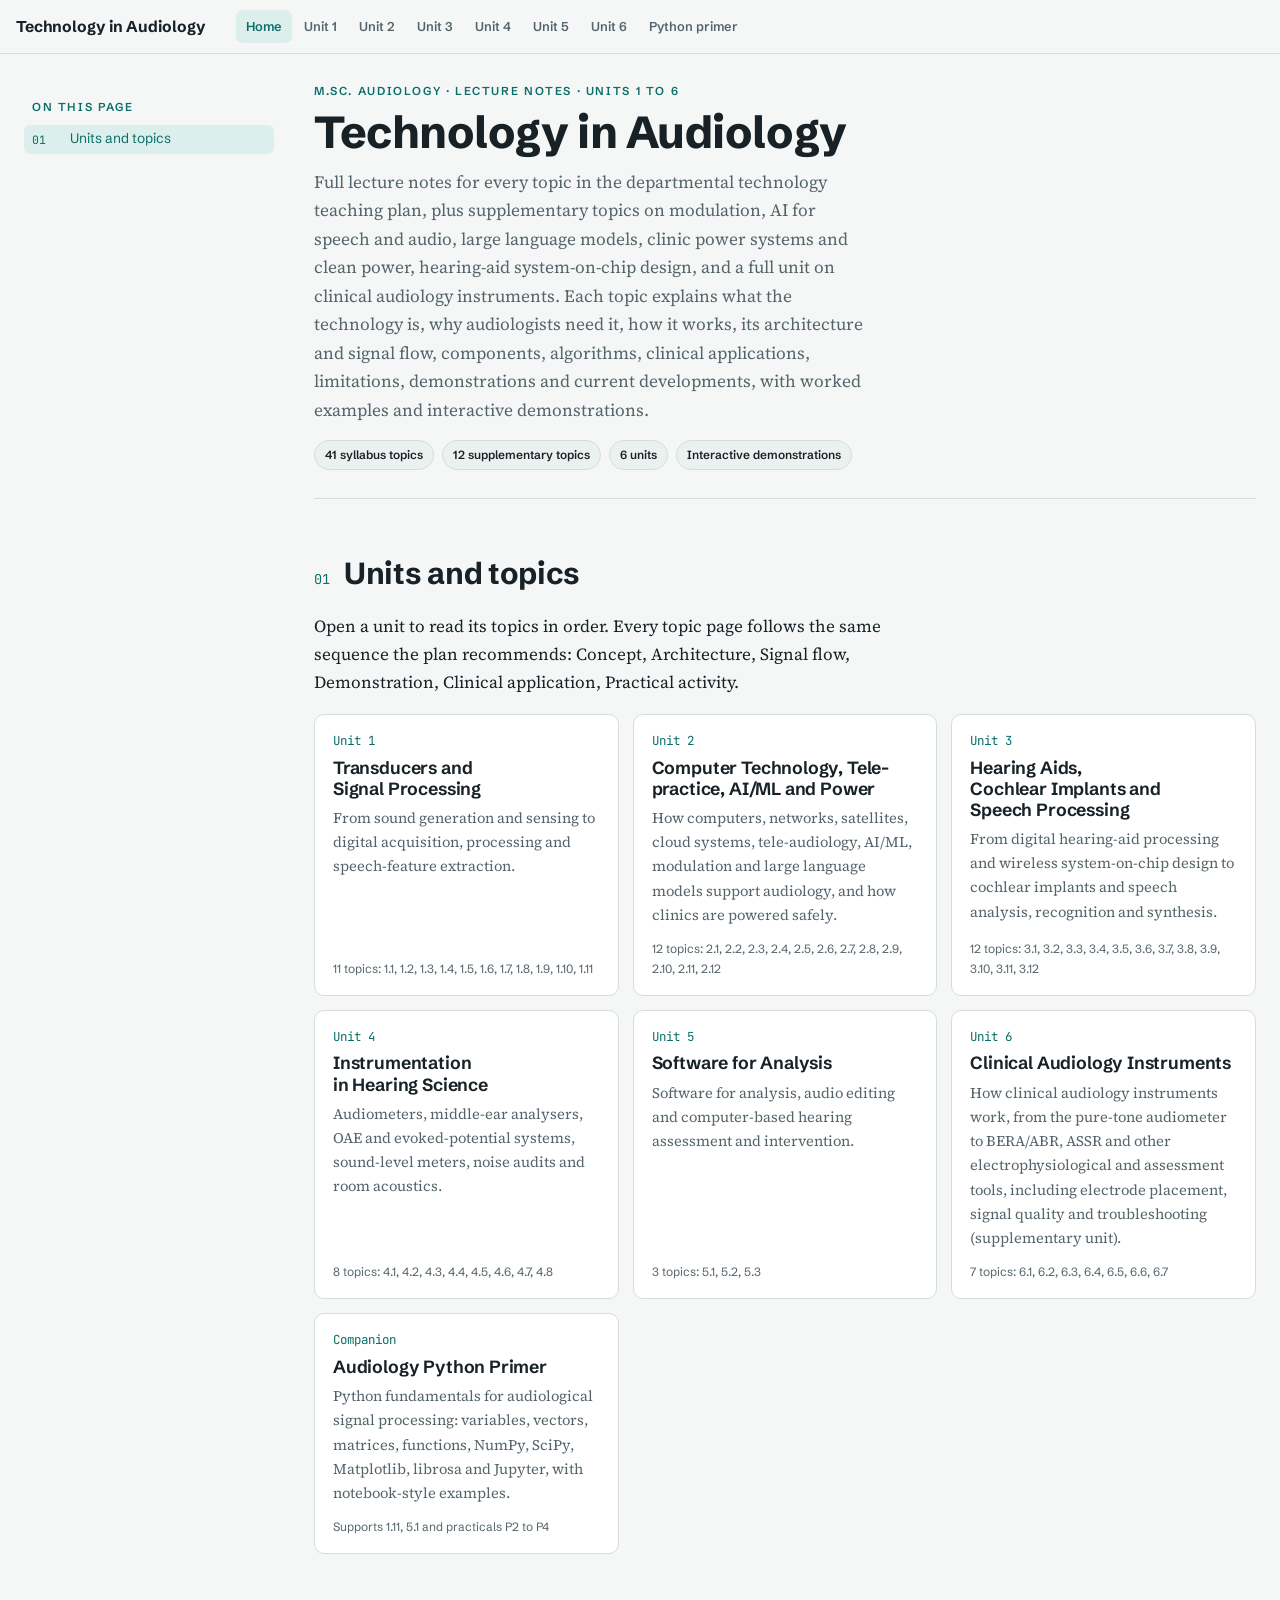
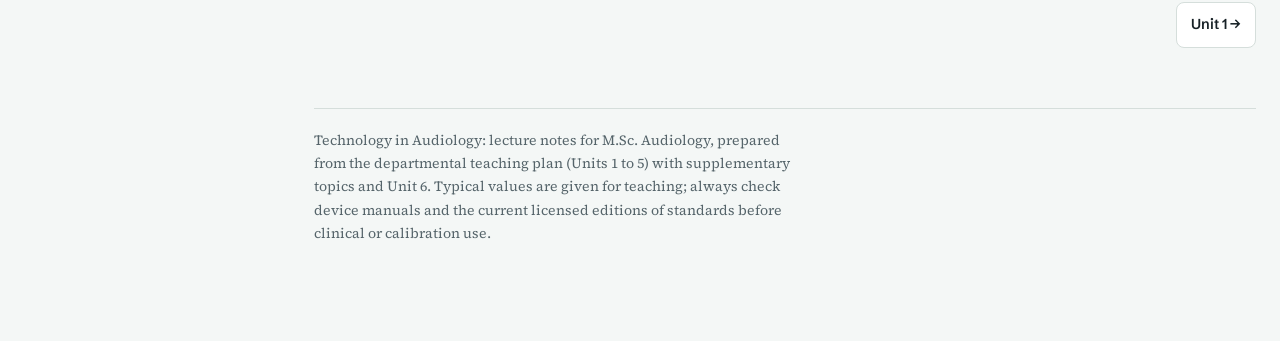
==== index.html @ c3593a7b "Add Technology in Audiology lecture notes" ====
<!doctype html>
<html lang="en">
<head>
<meta charset="utf-8">
<meta name="viewport" content="width=device-width, initial-scale=1, viewport-fit=cover">
<title>Technology in Audiology</title>
<meta name="description" content="Full lecture notes for the M.Sc. Audiology Technology in Audiology teaching plan.">
<link rel="preconnect" href="https://fonts.googleapis.com"><link rel="preconnect" href="https://fonts.gstatic.com" crossorigin>
<link rel="stylesheet" href="https://fonts.googleapis.com/css2?family=JetBrains+Mono:wght@400;600&family=Schibsted+Grotesk:wght@500;600;700;800&family=Source+Serif+4:ital,opsz,wght@0,8..60,400;0,8..60,600;1,8..60,400&display=swap">
<link rel="stylesheet" href="assets/bootstrap.min.css">
<link rel="stylesheet" href="assets/style.css">
</head>
<body>
<header class="topbar">
  <div class="inner">
    <button class="btn-ghost d-xl-none" type="button" data-bs-toggle="offcanvas" data-bs-target="#mnav" aria-controls="mnav" aria-label="Open navigation">
      <svg width="16" height="16" viewBox="0 0 16 16" aria-hidden="true"><path d="M2 4h12M2 8h12M2 12h12" stroke="currentColor" stroke-width="1.6" fill="none" stroke-linecap="round"/></svg>Menu
    </button>
    <a class="brand" href="index.html">
      <span class="t">Technology in Audiology</span>
    </a>
    <nav class="unit-nav" aria-label="Units"><a href="index.html" class="active">Home</a><a href="unit1.html">Unit 1</a><a href="unit2.html">Unit 2</a><a href="unit3.html">Unit 3</a><a href="unit4.html">Unit 4</a><a href="unit5.html">Unit 5</a><a href="unit6.html">Unit 6</a><a href="python.html">Python primer</a></nav>
    <span class="spacer"></span>
    
  </div>
</header>
<div class="offcanvas offcanvas-start" tabindex="-1" id="mnav" aria-labelledby="mnavLabel">
  <div class="offcanvas-header">
    <h5 class="offcanvas-title" id="mnavLabel" style="font-family:var(--font-display)">Technology in Audiology</h5>
    <button type="button" class="btn-close" data-bs-dismiss="offcanvas" aria-label="Close"></button>
  </div>
  <div class="offcanvas-body"><ul class="mob-units"><li><a href="index.html" class="active">Home</a></li><li><a href="unit1.html">Unit 1: Transducers and DSP</a></li><li><a href="unit2.html">Unit 2: Computers and Tele-audiology</a></li><li><a href="unit3.html">Unit 3: Hearing Aids and Implants</a></li><li><a href="unit4.html">Unit 4: Hearing Science Instruments</a></li><li><a href="unit5.html">Unit 5: Analysis Software</a></li><li><a href="unit6.html">Unit 6: Audiology Instruments</a></li><li><a href="python.html">Python primer</a></li></ul><div class="eyebrow" style="margin-bottom:6px">On this page</div><div id="mnavBody"></div></div>
</div>
<div class="shell" id="top">
  <aside class="sidenav" aria-label="On this page">
    <div class="eyebrow" style="margin:0 0 8px 8px">On this page</div>
    <ol class="toc" id="toc"></ol>
  </aside>
  <main>
<div class="unit-hero">
  <div class="eyebrow">M.Sc. Audiology · Lecture notes · Units 1 to 6</div>
  <h1>Technology in Audiology</h1>
  <p class="lede">Full lecture notes for every topic in the departmental technology teaching plan, plus supplementary topics on modulation, AI for speech and audio, large language models, clinic power systems and clean power, hearing-aid system-on-chip design, and a full unit on clinical audiology instruments. Each topic explains what the technology is, why audiologists need it, how it works, its architecture and signal flow, components, algorithms, clinical applications, limitations, demonstrations and current developments, with worked examples and interactive demonstrations.</p>
  <div class="meta">
    <span class="chip">41 syllabus topics</span>
    <span class="chip">12 supplementary topics</span>
    <span class="chip">6 units</span>
    <span class="chip">Interactive demonstrations</span>
  </div>
</div>

<section class="mod" id="units" data-short="Units and topics">
  <div class="mod-head"><span class="mod-num">01</span><h2>Units and topics</h2></div>
  <p>Open a unit to read its topics in order. Every topic page follows the same sequence the plan recommends: Concept, Architecture, Signal flow, Demonstration, Clinical application, Practical activity.</p>
  <div class="hub-grid" id="hubGrid"><a class="hub-card" href="unit1.html"><span class="u">Unit 1</span><h3>Transducers and Signal Processing</h3><p>From sound generation and sensing to digital acquisition, processing and speech-feature extraction.</p><span class="n">11 topics: 1.1, 1.2, 1.3, 1.4, 1.5, 1.6, 1.7, 1.8, 1.9, 1.10, 1.11</span></a><a class="hub-card" href="unit2.html"><span class="u">Unit 2</span><h3>Computer Technology, Tele-practice, AI/ML and Power</h3><p>How computers, networks, satellites, cloud systems, tele-audiology, AI/ML, modulation and large language models support audiology, and how clinics are powered safely.</p><span class="n">12 topics: 2.1, 2.2, 2.3, 2.4, 2.5, 2.6, 2.7, 2.8, 2.9, 2.10, 2.11, 2.12</span></a><a class="hub-card" href="unit3.html"><span class="u">Unit 3</span><h3>Hearing Aids, Cochlear Implants and Speech Processing</h3><p>From digital hearing-aid processing and wireless system-on-chip design to cochlear implants and speech analysis, recognition and synthesis.</p><span class="n">12 topics: 3.1, 3.2, 3.3, 3.4, 3.5, 3.6, 3.7, 3.8, 3.9, 3.10, 3.11, 3.12</span></a><a class="hub-card" href="unit4.html"><span class="u">Unit 4</span><h3>Instrumentation in Hearing Science</h3><p>Audiometers, middle-ear analysers, OAE and evoked-potential systems, sound-level meters, noise audits and room acoustics.</p><span class="n">8 topics: 4.1, 4.2, 4.3, 4.4, 4.5, 4.6, 4.7, 4.8</span></a><a class="hub-card" href="unit5.html"><span class="u">Unit 5</span><h3>Software for Analysis</h3><p>Software for analysis, audio editing and computer-based hearing assessment and intervention.</p><span class="n">3 topics: 5.1, 5.2, 5.3</span></a><a class="hub-card" href="unit6.html"><span class="u">Unit 6</span><h3>Clinical Audiology Instruments</h3><p>How clinical audiology instruments work, from the pure-tone audiometer to BERA/ABR, ASSR and other electrophysiological and assessment tools, including electrode placement, signal quality and troubleshooting (supplementary unit).</p><span class="n">7 topics: 6.1, 6.2, 6.3, 6.4, 6.5, 6.6, 6.7</span></a><a class="hub-card" href="python.html"><span class="u">Companion</span><h3>Audiology Python Primer</h3><p>Python fundamentals for audiological signal processing: variables, vectors, matrices, functions, NumPy, SciPy, Matplotlib, librosa and Jupyter, with notebook-style examples.</p><span class="n">Supports 1.11, 5.1 and practicals P2 to P4</span></a></div>
</section>

<div class="pager"><span></span><a href="unit1.html">Unit 1 &rarr;</a></div>
    <footer>
      <p>Technology in Audiology: lecture notes for M.Sc. Audiology, prepared from the departmental teaching plan (Units 1 to 5) with supplementary topics and Unit 6. Typical values are given for teaching; always check device manuals and the current licensed editions of standards before clinical or calibration use.</p>
    </footer>
  </main>
</div>
<script src="assets/bootstrap.bundle.min.js"></script>
<script src="assets/site.js"></script>
</body>
</html>
---- assets/style.css ----
:root{
  color-scheme:light;
  --bg:#F4F7F6; --surface:#FFFFFF; --surface-2:#EBF1EF; --ink:#172126; --muted:#55646A; --rule:#D5DEDB;
  --accent:#0B6E69; --accent-ink:#FFFFFF; --accent-soft:#DDEFEC; --right:#C0392B; --left:#2B5CAB; --warn:#A8610C;
  --code-bg:#F0F4F3; --code-ink:#1B2A2F; --tok-kw:#8A3B9E; --tok-str:#2D7A3A; --tok-num:#B5541C; --tok-com:#7A8A8F; --tok-fn:#1F5FA8; --tok-bi:#0B6E69;
  --plot-grid:#E1E8E6; --plot-axis:#8A9A9F;
  --font-display:"Schibsted Grotesk","Helvetica Neue",Arial,sans-serif;
  --font-body:"Source Serif 4",Georgia,"Times New Roman",serif;
  --font-mono:"JetBrains Mono",ui-monospace,SFMono-Regular,Menlo,Consolas,monospace;
}

html{scroll-behavior:smooth;scroll-padding-top:72px}
@media (prefers-reduced-motion: reduce){html{scroll-behavior:auto}*{transition:none!important;animation:none!important}}
body{background:var(--bg);color:var(--ink);font-family:var(--font-body);font-size:17px;line-height:1.65;
  --bs-body-bg:var(--bg);--bs-body-color:var(--ink);--bs-border-color:var(--rule);--bs-emphasis-color:var(--ink);--bs-secondary-color:var(--muted);--bs-link-color-rgb:11,110,105}
a{color:var(--accent);text-underline-offset:3px}
a:hover{color:var(--ink)}
h1,h2,h3,h4,.display{font-family:var(--font-display);color:var(--ink);text-wrap:balance;letter-spacing:-.01em}
h2{font-size:1.9rem;font-weight:700;margin:0 0 .4rem}
h3{font-size:1.2rem;font-weight:650;margin:2rem 0 .6rem}
h4{font-size:1rem;font-weight:650;margin:1.2rem 0 .4rem}
p,li{max-width:68ch}
code{font-family:var(--font-mono);font-size:.86em;color:var(--code-ink);background:var(--code-bg);padding:.1em .35em;border-radius:4px}
:focus-visible{outline:2px solid var(--accent);outline-offset:2px}
.eyebrow{font-family:var(--font-display);font-size:.72rem;letter-spacing:.14em;text-transform:uppercase;color:var(--accent);font-weight:600}
.muted{color:var(--muted)}

/* top bar */
.topbar{position:sticky;top:env(safe-area-inset-top,0px);z-index:1030;background:color-mix(in srgb,var(--bg) 88%,transparent);backdrop-filter:blur(8px);border-bottom:1px solid var(--rule)}
.topbar .inner{display:flex;align-items:center;gap:12px;padding:10px 16px;max-width:1360px;margin:0 auto}
.brand{font-family:var(--font-display);font-weight:700;font-size:.98rem;color:var(--ink);text-decoration:none;display:flex;align-items:center;gap:10px;min-width:0}
.brand span.t{white-space:nowrap;overflow:hidden;text-overflow:ellipsis}
.brand .mark{width:28px;height:28px;flex:none}
.topbar .spacer{flex:1}
.btn-ghost{font-family:var(--font-display);font-size:.8rem;font-weight:600;border:1px solid var(--rule);background:var(--surface);color:var(--ink);border-radius:6px;padding:6px 10px;display:inline-flex;align-items:center;gap:6px;white-space:nowrap}
.btn-ghost:hover{border-color:var(--accent);color:var(--accent)}
.btn-ghost[aria-pressed="true"]{background:var(--accent);color:var(--accent-ink);border-color:var(--accent)}
.btn-accent{font-family:var(--font-display);font-size:.8rem;font-weight:600;border:1px solid var(--accent);background:var(--accent);color:var(--accent-ink);border-radius:6px;padding:6px 12px}
.btn-accent:hover{filter:brightness(1.08)}

/* layout */
.shell{max-width:1360px;margin:0 auto;padding-inline:16px;display:grid;grid-template-columns:1fr;gap:40px}
@media (min-width:992px){.shell{grid-template-columns:250px minmax(0,1fr);padding-inline:24px}}
.sidenav{display:none}
@media (min-width:992px){.sidenav{display:block;position:sticky;top:calc(env(safe-area-inset-top,0px) + 70px);align-self:start;max-height:calc(100vh - 90px);overflow:auto;padding-block:28px}}
.toc{list-style:none;padding:0;margin:0;counter-reset:m;font-family:var(--font-display);font-size:.86rem}
.toc li{max-width:none}
.toc .grp{font-size:.68rem;letter-spacing:.14em;text-transform:uppercase;color:var(--muted);margin:18px 0 6px;font-weight:600}
.toc a{display:grid;grid-template-columns:34px 1fr;gap:4px;padding:5px 8px;border-radius:6px;color:var(--muted);text-decoration:none;line-height:1.35}
.toc a .n{font-family:var(--font-mono);font-size:.72rem;color:var(--muted);padding-top:2px;font-variant-numeric:tabular-nums}
.toc a:hover{color:var(--ink);background:var(--surface-2)}
.toc a.active{color:var(--accent);background:var(--accent-soft)}
.toc a.active .n{color:var(--accent)}
main{min-width:0;padding-block:28px 80px}
.offcanvas{background:var(--bg);color:var(--ink)}
.offcanvas .btn-close{filter:var(--close-filter,none)}


/* hero */
.hero{display:grid;grid-template-columns:1fr;gap:28px;padding-bottom:36px;border-bottom:1px solid var(--rule)}
@media (min-width:1200px){.hero{grid-template-columns:minmax(0,1.05fr) minmax(0,1fr);align-items:center}}
.hero > *{min-width:0}
.hero h1{font-size:clamp(2rem,4.2vw,3.1rem);font-weight:750;line-height:1.08;margin:.4rem 0 .8rem}
.hero .lede{font-size:1.1rem;color:var(--muted);max-width:56ch}
.meta{display:flex;flex-wrap:wrap;gap:8px;margin-top:16px}
.chip{font-family:var(--font-display);font-size:.74rem;font-weight:600;padding:4px 10px;border-radius:999px;background:var(--surface-2);color:var(--ink);border:1px solid var(--rule)}
.scope{background:var(--code-bg);border:1px solid var(--rule);border-radius:10px;padding:14px}
.scope-head{display:flex;flex-wrap:wrap;align-items:center;justify-content:space-between;gap:8px;margin-bottom:8px;font-family:var(--font-display);font-size:.78rem;color:var(--muted)}
.freq-row{display:flex;flex-wrap:wrap;gap:4px}
.freq-row button{font-family:var(--font-mono);font-size:.72rem;border:1px solid var(--rule);background:var(--surface);color:var(--ink);border-radius:5px;padding:3px 7px}
.freq-row button.on{background:var(--accent);border-color:var(--accent);color:var(--accent-ink)}
#heroCanvas{width:100%;display:block}
.scope-code{font-family:var(--font-mono);font-size:.78rem;color:var(--code-ink);margin-top:8px;white-space:pre;overflow-x:auto}

/* sections */
section.mod{padding-top:56px}
.mod-head{display:flex;align-items:baseline;gap:14px;margin-bottom:14px}
.mod-num{font-family:var(--font-mono);font-size:.85rem;color:var(--accent);font-variant-numeric:tabular-nums;flex:none}
.wwh{display:grid;grid-template-columns:1fr;gap:0;border:1px solid var(--rule);border-radius:10px;background:var(--surface);margin:18px 0}
@media (min-width:768px){.wwh{grid-template-columns:repeat(3,1fr)}}
.wwh > div{padding:16px 18px;border-top:1px solid var(--rule)}
.wwh > div:first-child{border-top:0}
@media (min-width:768px){.wwh > div{border-top:0;border-left:1px solid var(--rule)}.wwh > div:first-child{border-left:0}}
.wwh h4{margin:0 0 6px;font-size:.78rem;letter-spacing:.12em;text-transform:uppercase;color:var(--accent)}
.wwh p{margin:0;font-size:.95rem}
.note{border-left:3px solid var(--accent);background:var(--accent-soft);padding:12px 16px;border-radius:0 8px 8px 0;margin:18px 0;font-size:.96rem}
.note.warn{border-left-color:var(--warn);background:color-mix(in srgb,var(--warn) 12%,var(--surface))}
.note .lbl{font-family:var(--font-display);font-size:.72rem;letter-spacing:.12em;text-transform:uppercase;font-weight:700;display:block;margin-bottom:2px;color:var(--accent)}
.note.warn .lbl{color:var(--warn)}

/* tables */
.tbl-wrap{overflow-x:auto;margin:16px 0;border:1px solid var(--rule);border-radius:10px;background:var(--surface)}
.tbl{width:100%;border-collapse:collapse;font-size:.92rem;min-width:560px}
.tbl th{font-family:var(--font-display);font-size:.74rem;letter-spacing:.08em;text-transform:uppercase;color:var(--muted);text-align:left;padding:10px 14px;border-bottom:1px solid var(--rule);background:var(--surface-2);font-weight:600}
.tbl td{padding:10px 14px;border-bottom:1px solid var(--rule);vertical-align:top}
.tbl tr:last-child td{border-bottom:0}
.tbl td code{white-space:nowrap}
.tbl .num{font-variant-numeric:tabular-nums;font-family:var(--font-mono);font-size:.85rem}

/* notebook cells */
.cell{margin:18px 0;border:1px solid var(--rule);border-radius:10px;background:var(--surface);overflow:hidden}
.cell-bar{display:flex;align-items:center;gap:8px;padding:6px 8px 6px 12px;border-bottom:1px solid var(--rule);background:var(--surface-2)}
.prompt{white-space:nowrap;font-family:var(--font-mono);font-size:.74rem;color:var(--left);font-variant-numeric:tabular-nums;min-width:52px}
.cell-title{font-family:var(--font-display);font-size:.78rem;color:var(--muted);flex:1;min-width:0;white-space:nowrap;overflow:hidden;text-overflow:ellipsis}
.cell-btn{font-family:var(--font-display);font-size:.74rem;font-weight:600;border:1px solid var(--rule);background:var(--surface);color:var(--ink);border-radius:5px;padding:3px 9px;display:inline-flex;align-items:center;gap:5px}
.cell-btn:hover{border-color:var(--accent);color:var(--accent)}
.cell-btn.run{background:var(--accent);color:var(--accent-ink);border-color:var(--accent)}
.cell-btn.run:hover{filter:brightness(1.08);color:var(--accent-ink)}
pre.code{margin:0;padding:14px 16px;background:var(--code-bg);color:var(--code-ink);font-family:var(--font-mono);font-size:.82rem;line-height:1.6;overflow-x:auto;tab-size:4}
.tk-kw{color:var(--tok-kw)} .tk-str{color:var(--tok-str)} .tk-num{color:var(--tok-num)} .tk-com{color:var(--tok-com);font-style:italic} .tk-fn{color:var(--tok-fn)} .tk-bi{color:var(--tok-bi)}
.out{border-top:1px dashed var(--rule);padding:10px 16px 14px;display:grid;grid-template-columns:64px minmax(0,1fr);gap:8px}
.out .prompt{color:var(--right);padding-top:2px}
.out pre{margin:0;font-family:var(--font-mono);font-size:.8rem;color:var(--ink);white-space:pre;overflow-x:auto}
.out canvas{width:100%;display:block;margin-top:6px}
.out.flash{animation:flash .5s ease}
@keyframes flash{from{background:var(--accent-soft)}to{background:transparent}}
body.predict .cell:not(.ran) .out{display:none}
body.predict .cell:not(.ran) .cell-bar::after{content:"Predict the output, then run";font-family:var(--font-display);font-size:.7rem;color:var(--warn)}
@media (max-width:575px){.out{grid-template-columns:1fr}.out .prompt{display:none}.cell-title{display:none}}

/* line-by-line */
.lbl-list{list-style:none;padding:0;margin:14px 0;display:grid;gap:10px}
.lbl-list li{max-width:none;display:grid;grid-template-columns:1fr;gap:6px;border:1px solid var(--rule);border-radius:10px;padding:14px 16px;background:var(--surface)}
@media (min-width:768px){.lbl-list li{grid-template-columns:260px 1fr;gap:18px}}
.lbl-list .src{font-family:var(--font-mono);font-size:.8rem;background:var(--code-bg);padding:8px 10px;border-radius:6px;align-self:start;overflow-x:auto;white-space:pre}
.lbl-list p{margin:0 0 6px;font-size:.95rem}
.tokens{display:flex;flex-wrap:wrap;gap:6px;margin:8px 0 0}
.tok{font-family:var(--font-mono);font-size:.74rem;border:1px solid var(--rule);border-radius:5px;padding:2px 7px;background:var(--surface-2)}
.tok b{font-weight:600;color:var(--accent)}

/* diagram */
.diagram{overflow-x:auto;border:1px solid var(--rule);border-radius:10px;background:var(--surface);padding:14px;margin:16px 0}
.diagram svg{min-width:760px;width:100%;height:auto;display:block}
.dg-box{fill:var(--surface-2);stroke:var(--rule)}
.dg-box.acc{fill:var(--accent-soft);stroke:var(--accent)}
.dg-t{font-family:var(--font-display);font-size:13px;font-weight:650;fill:var(--ink)}
.dg-s{font-family:var(--font-mono);font-size:10.5px;fill:var(--muted)}
.dg-l{stroke:var(--plot-axis);stroke-width:1.5;fill:none}
.dg-a{fill:var(--plot-axis)}

/* matrix shape */
.shape-demo{display:flex;flex-wrap:wrap;gap:24px;align-items:flex-end;margin:12px 0}
.shape-demo figure{margin:0;font-family:var(--font-mono);font-size:.74rem;color:var(--muted);display:grid;gap:6px;justify-items:start}
.mgrid{display:grid;gap:2px}
.mgrid span{width:14px;height:14px;background:var(--accent-soft);border:1px solid var(--accent);border-radius:2px}
.mgrid span.hl{background:var(--accent)}

/* labs */
.lab{border:1px solid var(--rule);border-radius:10px;background:var(--surface);padding:18px;margin:18px 0}
.lab-controls{display:grid;grid-template-columns:1fr;gap:14px;margin:12px 0}
@media (min-width:768px){.lab-controls{grid-template-columns:repeat(3,1fr)}}
.lab label{font-family:var(--font-display);font-size:.78rem;font-weight:600;color:var(--muted);display:block;margin-bottom:4px}
.lab output{font-family:var(--font-mono);font-size:.8rem;color:var(--ink)}
.form-range{accent-color:var(--accent)}
.form-range::-webkit-slider-thumb{background:var(--accent)}
.form-range::-moz-range-thumb{background:var(--accent)}
.form-select{background-color:var(--surface);color:var(--ink);border-color:var(--rule);font-family:var(--font-mono);font-size:.85rem}
.readout{display:flex;flex-wrap:wrap;gap:10px;margin-top:10px}
.readout > div{border:1px solid var(--rule);border-radius:8px;padding:8px 12px;background:var(--surface-2);min-width:150px}
.readout .k{font-family:var(--font-display);font-size:.7rem;letter-spacing:.1em;text-transform:uppercase;color:var(--muted)}
.readout .v{font-family:var(--font-mono);font-size:1rem;font-variant-numeric:tabular-nums}
.readout .v.bad{color:var(--right)}
.lab canvas{width:100%;display:block}

/* legend */
.legend{display:flex;flex-wrap:wrap;gap:14px;font-family:var(--font-display);font-size:.76rem;color:var(--muted);margin-top:6px}
.legend i{display:inline-block;width:14px;height:3px;border-radius:2px;margin-right:6px;vertical-align:middle}

/* cards for apps */
.app-grid{display:grid;grid-template-columns:1fr;gap:12px;margin:16px 0}
@media (min-width:768px){.app-grid{grid-template-columns:repeat(2,1fr)}}
.app{border:1px solid var(--rule);border-radius:10px;padding:14px 16px;background:var(--surface)}
.app h4{margin:0 0 4px}
.app p{margin:0;font-size:.93rem}
.app .libs{margin-top:8px;display:flex;flex-wrap:wrap;gap:6px}

/* quiz */
.q{border:1px solid var(--rule);border-radius:10px;padding:14px 16px;background:var(--surface);margin:12px 0}
.q .qt{font-weight:600;margin-bottom:8px}
.q .opts{display:grid;gap:6px}
.q button.opt{text-align:left;border:1px solid var(--rule);background:var(--surface-2);color:var(--ink);border-radius:7px;padding:8px 12px;font-size:.93rem;font-family:var(--font-body)}
.q button.opt:hover{border-color:var(--accent)}
.q button.opt.right{border-color:var(--accent);background:var(--accent-soft)}
.q button.opt.wrong{border-color:var(--right);background:color-mix(in srgb,var(--right) 12%,var(--surface))}
.q .fb{font-size:.9rem;margin-top:8px;color:var(--muted)}
.score{font-family:var(--font-display);font-weight:650}

/* accordion */
.accordion{--bs-accordion-bg:var(--surface);--bs-accordion-color:var(--ink);--bs-accordion-border-color:var(--rule);--bs-accordion-btn-color:var(--ink);--bs-accordion-active-bg:var(--accent-soft);--bs-accordion-active-color:var(--ink);--bs-accordion-btn-focus-box-shadow:0 0 0 2px var(--accent)}
.accordion-button{font-family:var(--font-display);font-weight:650;font-size:.98rem}

.nav-tabs{--bs-nav-tabs-border-color:var(--rule);--bs-nav-tabs-link-active-bg:var(--surface);--bs-nav-tabs-link-active-color:var(--ink);--bs-nav-tabs-link-active-border-color:var(--rule) var(--rule) var(--surface);--bs-nav-link-color:var(--muted);--bs-nav-link-hover-color:var(--accent);font-family:var(--font-display);font-size:.85rem;font-weight:600;flex-wrap:nowrap;overflow-x:auto;overflow-y:hidden}
.nav-tabs .nav-link{white-space:nowrap}
.tab-content{border:1px solid var(--rule);border-top:0;border-radius:0 0 10px 10px;background:var(--surface);padding:6px 16px 16px}
.tab-content .cell{margin:12px 0 4px}

footer{border-top:1px solid var(--rule);margin-top:60px;padding-top:20px;font-size:.88rem;color:var(--muted)}

/* ===== multi-page notes additions ===== */
.unit-nav{display:none;gap:2px;margin-left:18px}
@media (min-width:1200px){.unit-nav{display:flex}}
.unit-nav a{font-family:var(--font-display);font-size:.8rem;font-weight:600;color:var(--muted);text-decoration:none;padding:6px 10px;border-radius:6px;white-space:nowrap}
.unit-nav a:hover{color:var(--ink);background:var(--surface-2)}
.unit-nav a.active{color:var(--accent);background:var(--accent-soft)}
.mob-units{list-style:none;padding:0;margin:0 0 18px;display:grid;gap:2px;font-family:var(--font-display);font-size:.9rem}
.mob-units a{display:block;padding:6px 8px;border-radius:6px;color:var(--ink);text-decoration:none}
.mob-units a.active{background:var(--accent-soft);color:var(--accent)}
.unit-hero{padding-bottom:28px;border-bottom:1px solid var(--rule)}
.unit-hero h1{font-size:clamp(1.9rem,3.8vw,2.8rem);font-weight:750;line-height:1.1;margin:.4rem 0 .7rem}
.unit-hero .lede{font-size:1.08rem;color:var(--muted);max-width:62ch}
.topic-list{display:grid;grid-template-columns:1fr;gap:6px;margin:18px 0 0;padding:0;list-style:none}
@media (min-width:768px){.topic-list{grid-template-columns:repeat(2,1fr)}}
.topic-list li{max-width:none}
.topic-list a{display:grid;grid-template-columns:44px 1fr auto;gap:8px;align-items:baseline;padding:8px 12px;border:1px solid var(--rule);border-radius:8px;background:var(--surface);color:var(--ink);text-decoration:none;font-size:.93rem;height:100%}
.topic-list a:hover{border-color:var(--accent)}
.topic-list .c{font-family:var(--font-mono);font-size:.78rem;color:var(--accent)}
.topic-list .d{font-family:var(--font-display);font-size:.72rem;color:var(--muted);white-space:nowrap}

section.topic{padding-top:64px}
section.topic + section.topic{border-top:1px solid var(--rule);margin-top:48px}
.topic-head{display:flex;align-items:baseline;gap:14px;margin-bottom:8px}
.topic-code{font-family:var(--font-mono);font-size:.95rem;color:var(--accent);font-variant-numeric:tabular-nums;flex:none;background:var(--accent-soft);padding:2px 8px;border-radius:6px}
.topic-head h2{font-size:1.75rem}
.topic-meta{display:flex;flex-wrap:wrap;gap:6px;margin:0 0 12px}
.lede{font-size:1.06rem;color:var(--muted);max-width:66ch}
.eq{font-family:var(--font-mono);font-size:.92rem;background:var(--code-bg);border:1px solid var(--rule);border-radius:8px;padding:12px 16px;margin:12px 0;overflow-x:auto;white-space:pre;color:var(--code-ink);line-height:1.7}
.eq .where{display:block;font-family:var(--font-body);font-size:.88rem;color:var(--muted);white-space:normal;margin-top:6px}
.steps{padding-left:1.3rem}
.steps li{margin:4px 0}
.demo{border:1px solid var(--rule);border-radius:10px;background:var(--surface);padding:18px;margin:18px 0}
.demo h4{margin-top:0}
.demo canvas{width:100%;display:block}
.demo .ctrls{display:grid;grid-template-columns:1fr;gap:14px;margin:12px 0}
@media (min-width:768px){.demo .ctrls{grid-template-columns:repeat(3,1fr)}}
.demo label{font-family:var(--font-display);font-size:.78rem;font-weight:600;color:var(--muted);display:block;margin-bottom:4px}
.demo output{font-family:var(--font-mono);font-size:.8rem;color:var(--ink)}
.two-col{display:grid;grid-template-columns:1fr;gap:16px;margin:14px 0}
@media (min-width:900px){.two-col{grid-template-columns:1fr 1fr}}
.two-col > div{border:1px solid var(--rule);border-radius:10px;padding:14px 16px;background:var(--surface)}
.two-col h4{margin-top:0}
.two-col ul{margin:0;padding-left:1.1rem}
.figcap{font-family:var(--font-display);font-size:.78rem;color:var(--muted);margin:-8px 0 16px}
.q .opts{list-style:none;padding:0;margin:0}
.q .opts li{max-width:none}
.refs{font-size:.92rem}
.refs li{margin:3px 0}
.hub-grid{display:grid;grid-template-columns:1fr;gap:14px;margin:18px 0}
@media (min-width:768px){.hub-grid{grid-template-columns:repeat(2,1fr)}}
@media (min-width:1200px){.hub-grid{grid-template-columns:repeat(3,1fr)}}
.hub-card{display:flex;flex-direction:column;gap:6px;border:1px solid var(--rule);border-radius:10px;padding:16px 18px;background:var(--surface);color:var(--ink);text-decoration:none}
.hub-card:hover{border-color:var(--accent);color:var(--ink)}
.hub-card .u{font-family:var(--font-mono);font-size:.78rem;color:var(--accent)}
.hub-card h3{margin:0;font-size:1.1rem}
.hub-card p{margin:0;font-size:.92rem;color:var(--muted)}
.hub-card .n{font-family:var(--font-display);font-size:.75rem;color:var(--muted);margin-top:auto;padding-top:6px}
.dg-box.warn{fill:color-mix(in srgb,var(--warn) 14%,var(--surface));stroke:var(--warn)}
.dg-box.alt{fill:color-mix(in srgb,var(--left) 12%,var(--surface));stroke:var(--left)}
.dg-lbl{font-family:var(--font-display);font-size:11px;fill:var(--muted)}
.dg-sig{stroke:var(--accent);stroke-width:1.8;fill:none}
.dg-sig2{stroke:var(--right);stroke-width:1.8;fill:none}
.dg-sig3{stroke:var(--left);stroke-width:1.8;fill:none}
.pager{display:flex;justify-content:space-between;gap:12px;flex-wrap:wrap;margin-top:48px}
.pager a{font-family:var(--font-display);font-weight:600;font-size:.9rem;border:1px solid var(--rule);border-radius:8px;padding:10px 14px;text-decoration:none;color:var(--ink);background:var(--surface)}
.pager a:hover{border-color:var(--accent);color:var(--accent)}
.two-col > *,.hub-grid > *,.app-grid > *,.wwh > *,.lab-controls > *,.demo .ctrls > *,.topic-list > *{min-width:0}

/* ===== photo figures with credits ===== */
.photos{display:grid;grid-template-columns:1fr;gap:14px;margin:18px 0}
@media (min-width:700px){.photos.n2{grid-template-columns:1fr 1fr}.photos.n3{grid-template-columns:repeat(3,1fr)}}
.photo{margin:0;border:1px solid var(--rule);border-radius:10px;background:var(--surface);overflow:hidden;display:flex;flex-direction:column;min-width:0}
.photo .frame{background:#fff;display:flex;align-items:center;justify-content:center;padding:8px;height:240px}
.photos.n1 .photo .frame{height:auto;max-height:420px}
.photo img{width:auto;height:auto;max-width:100%;max-height:100%;object-fit:contain;display:block}
.photos.n1 .photo img{max-height:400px}
.photo figcaption{padding:10px 12px 12px;font-size:.88rem;line-height:1.5;display:grid;gap:6px}
.photo .credit{font-family:var(--font-display);font-size:.72rem;color:var(--muted);line-height:1.45}
.photo .credit a{color:var(--muted)}
.credits-list{font-size:.86rem;padding-left:1.2rem}
.credits-list li{max-width:none;margin:4px 0}
.credits-list .muted a{color:var(--muted)}
.refs li,.credits-list li{overflow-wrap:anywhere}
main p,main li{overflow-wrap:break-word}
.out > *{min-width:0}
main a{word-break:break-word}
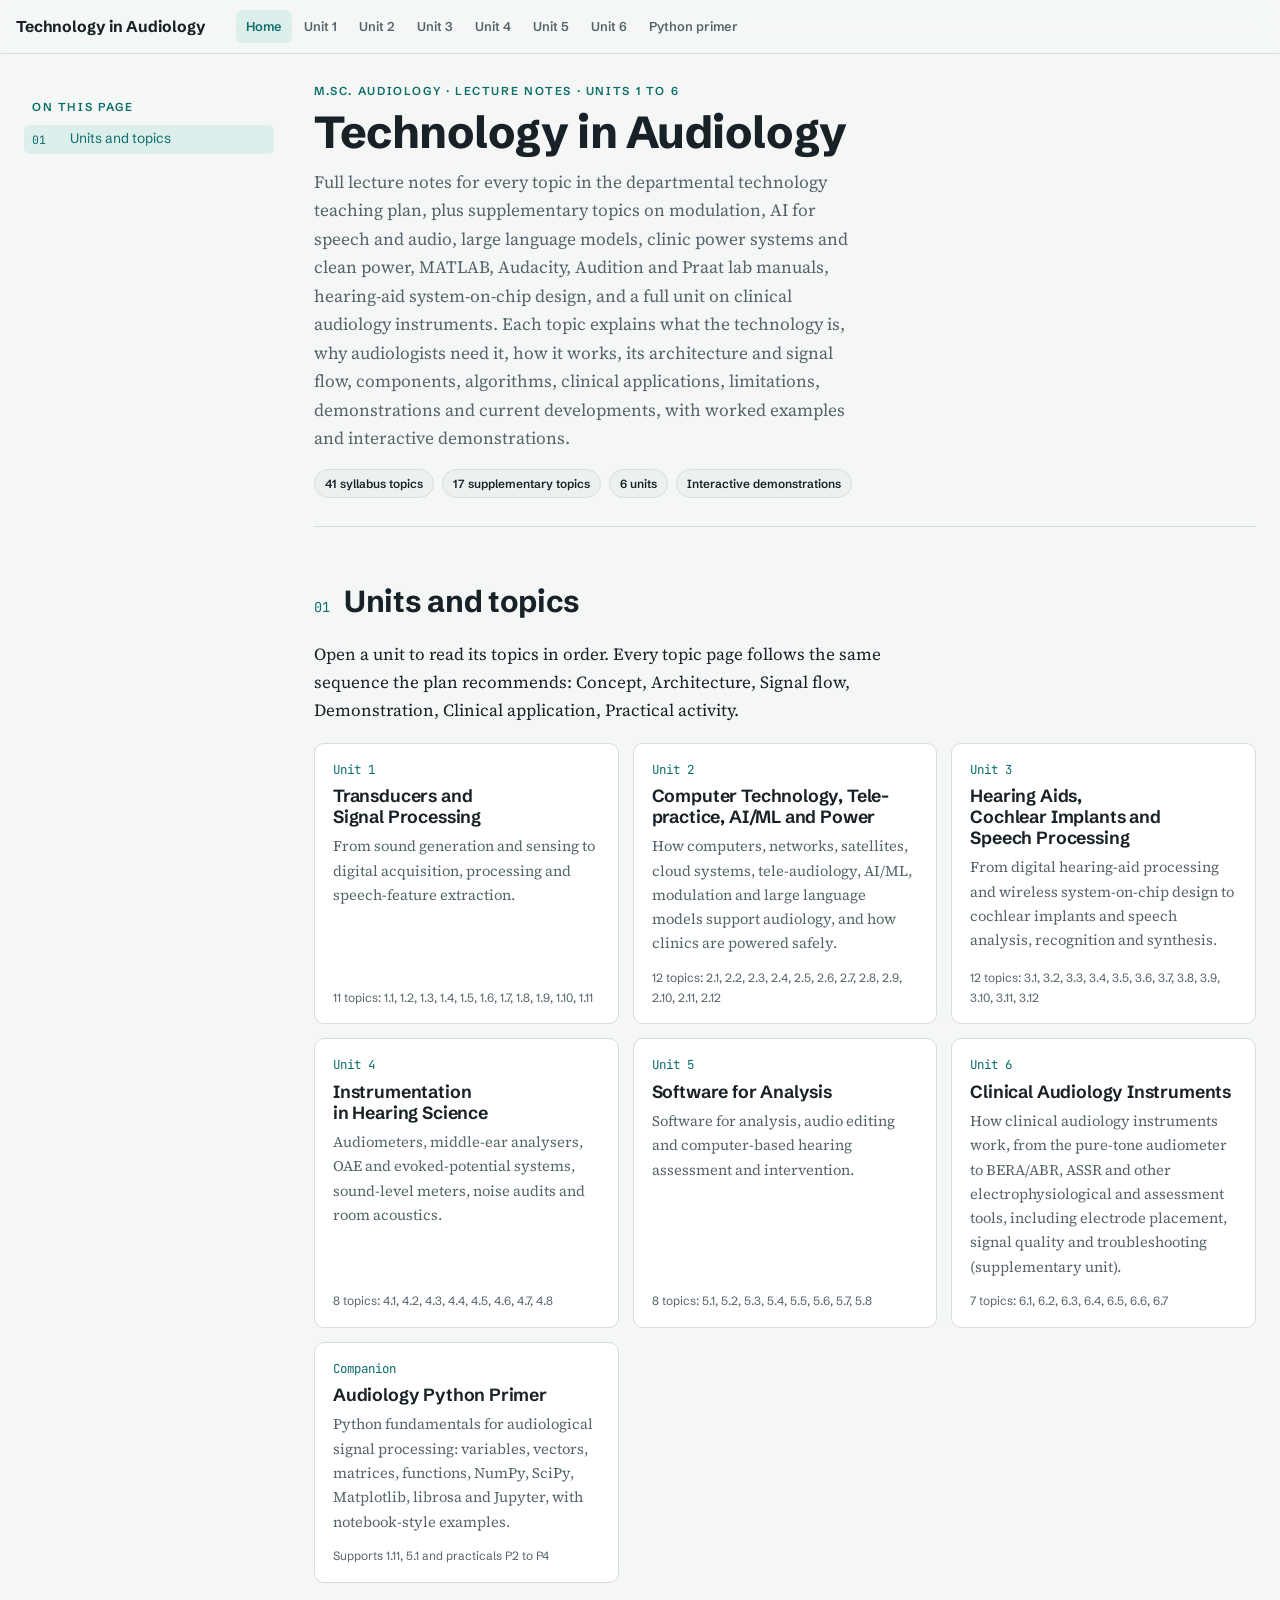
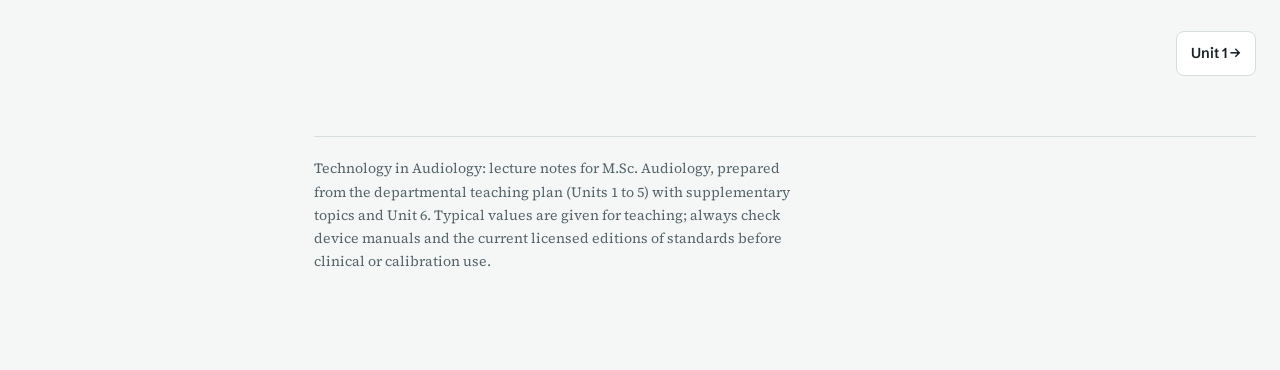
==== commit 393a83f7: "Expand Unit 5: MATLAB, Audacity, Audition, Praat, computer-based programs" ====
--- a/index.html
+++ b/index.html
@@ -40,10 +40,10 @@
 <div class="unit-hero">
   <div class="eyebrow">M.Sc. Audiology · Lecture notes · Units 1 to 6</div>
   <h1>Technology in Audiology</h1>
-  <p class="lede">Full lecture notes for every topic in the departmental technology teaching plan, plus supplementary topics on modulation, AI for speech and audio, large language models, clinic power systems and clean power, hearing-aid system-on-chip design, and a full unit on clinical audiology instruments. Each topic explains what the technology is, why audiologists need it, how it works, its architecture and signal flow, components, algorithms, clinical applications, limitations, demonstrations and current developments, with worked examples and interactive demonstrations.</p>
+  <p class="lede">Full lecture notes for every topic in the departmental technology teaching plan, plus supplementary topics on modulation, AI for speech and audio, large language models, clinic power systems and clean power, MATLAB, Audacity, Audition and Praat lab manuals, hearing-aid system-on-chip design, and a full unit on clinical audiology instruments. Each topic explains what the technology is, why audiologists need it, how it works, its architecture and signal flow, components, algorithms, clinical applications, limitations, demonstrations and current developments, with worked examples and interactive demonstrations.</p>
   <div class="meta">
     <span class="chip">41 syllabus topics</span>
-    <span class="chip">12 supplementary topics</span>
+    <span class="chip">17 supplementary topics</span>
     <span class="chip">6 units</span>
     <span class="chip">Interactive demonstrations</span>
   </div>
@@ -52,7 +52,7 @@
 <section class="mod" id="units" data-short="Units and topics">
   <div class="mod-head"><span class="mod-num">01</span><h2>Units and topics</h2></div>
   <p>Open a unit to read its topics in order. Every topic page follows the same sequence the plan recommends: Concept, Architecture, Signal flow, Demonstration, Clinical application, Practical activity.</p>
-  <div class="hub-grid" id="hubGrid"><a class="hub-card" href="unit1.html"><span class="u">Unit 1</span><h3>Transducers and Signal Processing</h3><p>From sound generation and sensing to digital acquisition, processing and speech-feature extraction.</p><span class="n">11 topics: 1.1, 1.2, 1.3, 1.4, 1.5, 1.6, 1.7, 1.8, 1.9, 1.10, 1.11</span></a><a class="hub-card" href="unit2.html"><span class="u">Unit 2</span><h3>Computer Technology, Tele-practice, AI/ML and Power</h3><p>How computers, networks, satellites, cloud systems, tele-audiology, AI/ML, modulation and large language models support audiology, and how clinics are powered safely.</p><span class="n">12 topics: 2.1, 2.2, 2.3, 2.4, 2.5, 2.6, 2.7, 2.8, 2.9, 2.10, 2.11, 2.12</span></a><a class="hub-card" href="unit3.html"><span class="u">Unit 3</span><h3>Hearing Aids, Cochlear Implants and Speech Processing</h3><p>From digital hearing-aid processing and wireless system-on-chip design to cochlear implants and speech analysis, recognition and synthesis.</p><span class="n">12 topics: 3.1, 3.2, 3.3, 3.4, 3.5, 3.6, 3.7, 3.8, 3.9, 3.10, 3.11, 3.12</span></a><a class="hub-card" href="unit4.html"><span class="u">Unit 4</span><h3>Instrumentation in Hearing Science</h3><p>Audiometers, middle-ear analysers, OAE and evoked-potential systems, sound-level meters, noise audits and room acoustics.</p><span class="n">8 topics: 4.1, 4.2, 4.3, 4.4, 4.5, 4.6, 4.7, 4.8</span></a><a class="hub-card" href="unit5.html"><span class="u">Unit 5</span><h3>Software for Analysis</h3><p>Software for analysis, audio editing and computer-based hearing assessment and intervention.</p><span class="n">3 topics: 5.1, 5.2, 5.3</span></a><a class="hub-card" href="unit6.html"><span class="u">Unit 6</span><h3>Clinical Audiology Instruments</h3><p>How clinical audiology instruments work, from the pure-tone audiometer to BERA/ABR, ASSR and other electrophysiological and assessment tools, including electrode placement, signal quality and troubleshooting (supplementary unit).</p><span class="n">7 topics: 6.1, 6.2, 6.3, 6.4, 6.5, 6.6, 6.7</span></a><a class="hub-card" href="python.html"><span class="u">Companion</span><h3>Audiology Python Primer</h3><p>Python fundamentals for audiological signal processing: variables, vectors, matrices, functions, NumPy, SciPy, Matplotlib, librosa and Jupyter, with notebook-style examples.</p><span class="n">Supports 1.11, 5.1 and practicals P2 to P4</span></a></div>
+  <div class="hub-grid" id="hubGrid"><a class="hub-card" href="unit1.html"><span class="u">Unit 1</span><h3>Transducers and Signal Processing</h3><p>From sound generation and sensing to digital acquisition, processing and speech-feature extraction.</p><span class="n">11 topics: 1.1, 1.2, 1.3, 1.4, 1.5, 1.6, 1.7, 1.8, 1.9, 1.10, 1.11</span></a><a class="hub-card" href="unit2.html"><span class="u">Unit 2</span><h3>Computer Technology, Tele-practice, AI/ML and Power</h3><p>How computers, networks, satellites, cloud systems, tele-audiology, AI/ML, modulation and large language models support audiology, and how clinics are powered safely.</p><span class="n">12 topics: 2.1, 2.2, 2.3, 2.4, 2.5, 2.6, 2.7, 2.8, 2.9, 2.10, 2.11, 2.12</span></a><a class="hub-card" href="unit3.html"><span class="u">Unit 3</span><h3>Hearing Aids, Cochlear Implants and Speech Processing</h3><p>From digital hearing-aid processing and wireless system-on-chip design to cochlear implants and speech analysis, recognition and synthesis.</p><span class="n">12 topics: 3.1, 3.2, 3.3, 3.4, 3.5, 3.6, 3.7, 3.8, 3.9, 3.10, 3.11, 3.12</span></a><a class="hub-card" href="unit4.html"><span class="u">Unit 4</span><h3>Instrumentation in Hearing Science</h3><p>Audiometers, middle-ear analysers, OAE and evoked-potential systems, sound-level meters, noise audits and room acoustics.</p><span class="n">8 topics: 4.1, 4.2, 4.3, 4.4, 4.5, 4.6, 4.7, 4.8</span></a><a class="hub-card" href="unit5.html"><span class="u">Unit 5</span><h3>Software for Analysis</h3><p>Software for analysis, audio editing and computer-based hearing assessment and intervention.</p><span class="n">8 topics: 5.1, 5.2, 5.3, 5.4, 5.5, 5.6, 5.7, 5.8</span></a><a class="hub-card" href="unit6.html"><span class="u">Unit 6</span><h3>Clinical Audiology Instruments</h3><p>How clinical audiology instruments work, from the pure-tone audiometer to BERA/ABR, ASSR and other electrophysiological and assessment tools, including electrode placement, signal quality and troubleshooting (supplementary unit).</p><span class="n">7 topics: 6.1, 6.2, 6.3, 6.4, 6.5, 6.6, 6.7</span></a><a class="hub-card" href="python.html"><span class="u">Companion</span><h3>Audiology Python Primer</h3><p>Python fundamentals for audiological signal processing: variables, vectors, matrices, functions, NumPy, SciPy, Matplotlib, librosa and Jupyter, with notebook-style examples.</p><span class="n">Supports 1.11, 5.1 and practicals P2 to P4</span></a></div>
 </section>
 
 <div class="pager"><span></span><a href="unit1.html">Unit 1 &rarr;</a></div>
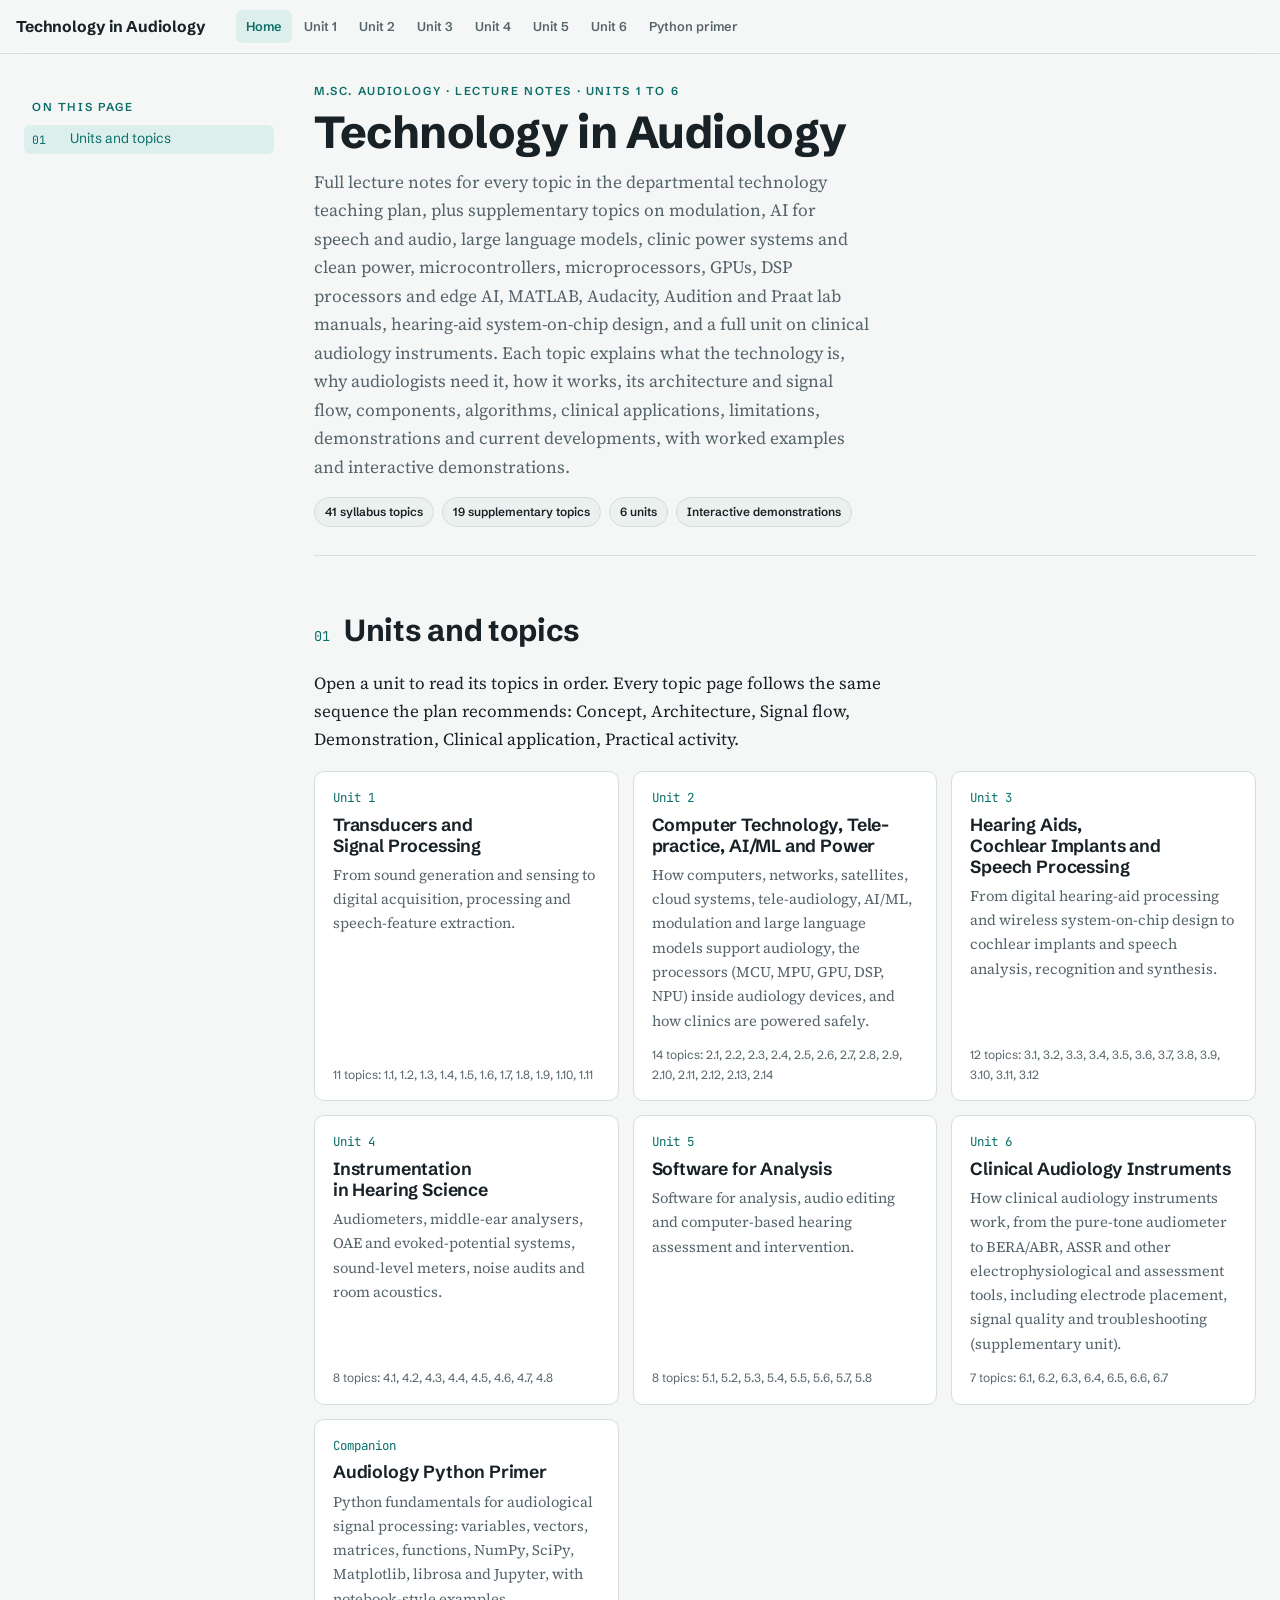
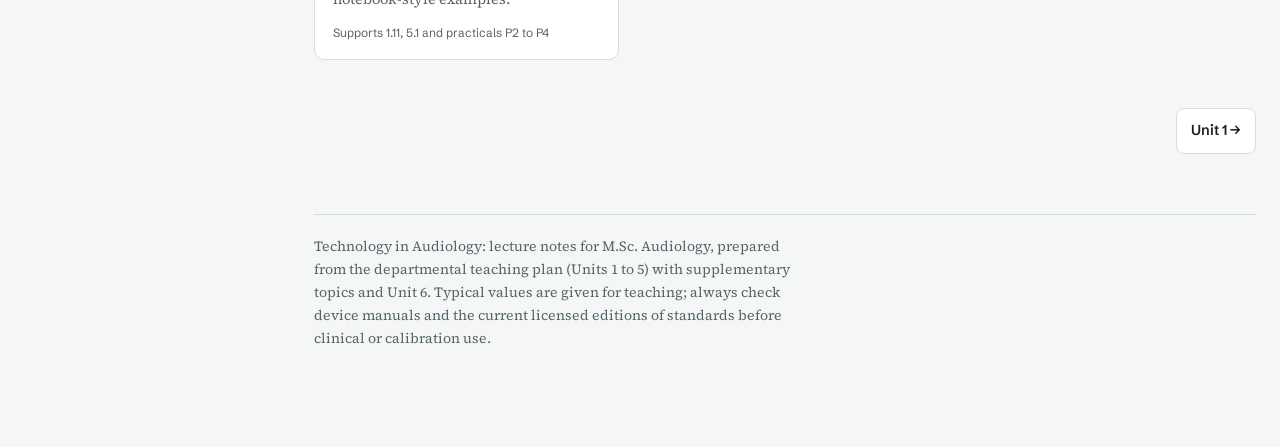
==== commit 549837f8: "Add B.Sc. B2.4 Electronics and Acoustics notes and shared home page" ====
--- a/index.html
+++ b/index.html
@@ -40,10 +40,10 @@
 <div class="unit-hero">
   <div class="eyebrow">M.Sc. Audiology · Lecture notes · Units 1 to 6</div>
   <h1>Technology in Audiology</h1>
-  <p class="lede">Full lecture notes for every topic in the departmental technology teaching plan, plus supplementary topics on modulation, AI for speech and audio, large language models, clinic power systems and clean power, MATLAB, Audacity, Audition and Praat lab manuals, hearing-aid system-on-chip design, and a full unit on clinical audiology instruments. Each topic explains what the technology is, why audiologists need it, how it works, its architecture and signal flow, components, algorithms, clinical applications, limitations, demonstrations and current developments, with worked examples and interactive demonstrations.</p>
+  <p class="lede">Full lecture notes for every topic in the departmental technology teaching plan, plus supplementary topics on modulation, AI for speech and audio, large language models, clinic power systems and clean power, microcontrollers, microprocessors, GPUs, DSP processors and edge AI, MATLAB, Audacity, Audition and Praat lab manuals, hearing-aid system-on-chip design, and a full unit on clinical audiology instruments. Each topic explains what the technology is, why audiologists need it, how it works, its architecture and signal flow, components, algorithms, clinical applications, limitations, demonstrations and current developments, with worked examples and interactive demonstrations.</p>
   <div class="meta">
     <span class="chip">41 syllabus topics</span>
-    <span class="chip">17 supplementary topics</span>
+    <span class="chip">19 supplementary topics</span>
     <span class="chip">6 units</span>
     <span class="chip">Interactive demonstrations</span>
   </div>
@@ -52,7 +52,7 @@
 <section class="mod" id="units" data-short="Units and topics">
   <div class="mod-head"><span class="mod-num">01</span><h2>Units and topics</h2></div>
   <p>Open a unit to read its topics in order. Every topic page follows the same sequence the plan recommends: Concept, Architecture, Signal flow, Demonstration, Clinical application, Practical activity.</p>
-  <div class="hub-grid" id="hubGrid"><a class="hub-card" href="unit1.html"><span class="u">Unit 1</span><h3>Transducers and Signal Processing</h3><p>From sound generation and sensing to digital acquisition, processing and speech-feature extraction.</p><span class="n">11 topics: 1.1, 1.2, 1.3, 1.4, 1.5, 1.6, 1.7, 1.8, 1.9, 1.10, 1.11</span></a><a class="hub-card" href="unit2.html"><span class="u">Unit 2</span><h3>Computer Technology, Tele-practice, AI/ML and Power</h3><p>How computers, networks, satellites, cloud systems, tele-audiology, AI/ML, modulation and large language models support audiology, and how clinics are powered safely.</p><span class="n">12 topics: 2.1, 2.2, 2.3, 2.4, 2.5, 2.6, 2.7, 2.8, 2.9, 2.10, 2.11, 2.12</span></a><a class="hub-card" href="unit3.html"><span class="u">Unit 3</span><h3>Hearing Aids, Cochlear Implants and Speech Processing</h3><p>From digital hearing-aid processing and wireless system-on-chip design to cochlear implants and speech analysis, recognition and synthesis.</p><span class="n">12 topics: 3.1, 3.2, 3.3, 3.4, 3.5, 3.6, 3.7, 3.8, 3.9, 3.10, 3.11, 3.12</span></a><a class="hub-card" href="unit4.html"><span class="u">Unit 4</span><h3>Instrumentation in Hearing Science</h3><p>Audiometers, middle-ear analysers, OAE and evoked-potential systems, sound-level meters, noise audits and room acoustics.</p><span class="n">8 topics: 4.1, 4.2, 4.3, 4.4, 4.5, 4.6, 4.7, 4.8</span></a><a class="hub-card" href="unit5.html"><span class="u">Unit 5</span><h3>Software for Analysis</h3><p>Software for analysis, audio editing and computer-based hearing assessment and intervention.</p><span class="n">8 topics: 5.1, 5.2, 5.3, 5.4, 5.5, 5.6, 5.7, 5.8</span></a><a class="hub-card" href="unit6.html"><span class="u">Unit 6</span><h3>Clinical Audiology Instruments</h3><p>How clinical audiology instruments work, from the pure-tone audiometer to BERA/ABR, ASSR and other electrophysiological and assessment tools, including electrode placement, signal quality and troubleshooting (supplementary unit).</p><span class="n">7 topics: 6.1, 6.2, 6.3, 6.4, 6.5, 6.6, 6.7</span></a><a class="hub-card" href="python.html"><span class="u">Companion</span><h3>Audiology Python Primer</h3><p>Python fundamentals for audiological signal processing: variables, vectors, matrices, functions, NumPy, SciPy, Matplotlib, librosa and Jupyter, with notebook-style examples.</p><span class="n">Supports 1.11, 5.1 and practicals P2 to P4</span></a></div>
+  <div class="hub-grid" id="hubGrid"><a class="hub-card" href="unit1.html"><span class="u">Unit 1</span><h3>Transducers and Signal Processing</h3><p>From sound generation and sensing to digital acquisition, processing and speech-feature extraction.</p><span class="n">11 topics: 1.1, 1.2, 1.3, 1.4, 1.5, 1.6, 1.7, 1.8, 1.9, 1.10, 1.11</span></a><a class="hub-card" href="unit2.html"><span class="u">Unit 2</span><h3>Computer Technology, Tele-practice, AI/ML and Power</h3><p>How computers, networks, satellites, cloud systems, tele-audiology, AI/ML, modulation and large language models support audiology, the processors (MCU, MPU, GPU, DSP, NPU) inside audiology devices, and how clinics are powered safely.</p><span class="n">14 topics: 2.1, 2.2, 2.3, 2.4, 2.5, 2.6, 2.7, 2.8, 2.9, 2.10, 2.11, 2.12, 2.13, 2.14</span></a><a class="hub-card" href="unit3.html"><span class="u">Unit 3</span><h3>Hearing Aids, Cochlear Implants and Speech Processing</h3><p>From digital hearing-aid processing and wireless system-on-chip design to cochlear implants and speech analysis, recognition and synthesis.</p><span class="n">12 topics: 3.1, 3.2, 3.3, 3.4, 3.5, 3.6, 3.7, 3.8, 3.9, 3.10, 3.11, 3.12</span></a><a class="hub-card" href="unit4.html"><span class="u">Unit 4</span><h3>Instrumentation in Hearing Science</h3><p>Audiometers, middle-ear analysers, OAE and evoked-potential systems, sound-level meters, noise audits and room acoustics.</p><span class="n">8 topics: 4.1, 4.2, 4.3, 4.4, 4.5, 4.6, 4.7, 4.8</span></a><a class="hub-card" href="unit5.html"><span class="u">Unit 5</span><h3>Software for Analysis</h3><p>Software for analysis, audio editing and computer-based hearing assessment and intervention.</p><span class="n">8 topics: 5.1, 5.2, 5.3, 5.4, 5.5, 5.6, 5.7, 5.8</span></a><a class="hub-card" href="unit6.html"><span class="u">Unit 6</span><h3>Clinical Audiology Instruments</h3><p>How clinical audiology instruments work, from the pure-tone audiometer to BERA/ABR, ASSR and other electrophysiological and assessment tools, including electrode placement, signal quality and troubleshooting (supplementary unit).</p><span class="n">7 topics: 6.1, 6.2, 6.3, 6.4, 6.5, 6.6, 6.7</span></a><a class="hub-card" href="python.html"><span class="u">Companion</span><h3>Audiology Python Primer</h3><p>Python fundamentals for audiological signal processing: variables, vectors, matrices, functions, NumPy, SciPy, Matplotlib, librosa and Jupyter, with notebook-style examples.</p><span class="n">Supports 1.11, 5.1 and practicals P2 to P4</span></a></div>
 </section>
 
 <div class="pager"><span></span><a href="unit1.html">Unit 1 &rarr;</a></div>
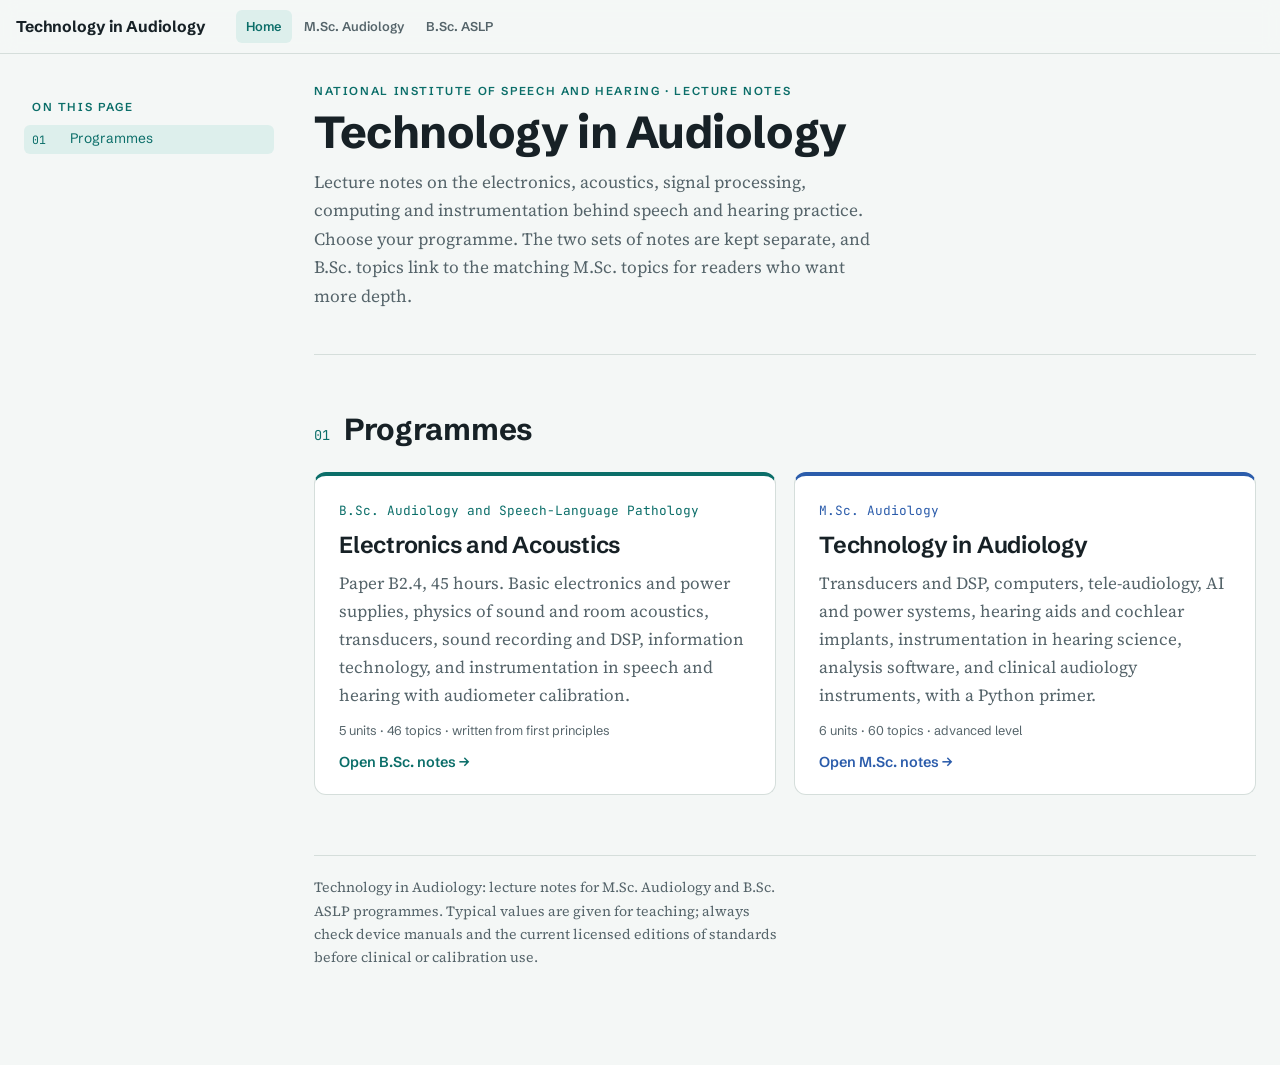
==== commit b84027d7: "Add B.Sc. track, shared home page and M.Sc. overview" ====
--- a/index.html
+++ b/index.html
@@ -4,7 +4,7 @@
 <meta charset="utf-8">
 <meta name="viewport" content="width=device-width, initial-scale=1, viewport-fit=cover">
 <title>Technology in Audiology</title>
-<meta name="description" content="Full lecture notes for the M.Sc. Audiology Technology in Audiology teaching plan.">
+<meta name="description" content="Lecture notes on technology in audiology for B.Sc. ASLP and M.Sc. Audiology students.">
 <link rel="preconnect" href="https://fonts.googleapis.com"><link rel="preconnect" href="https://fonts.gstatic.com" crossorigin>
 <link rel="stylesheet" href="https://fonts.googleapis.com/css2?family=JetBrains+Mono:wght@400;600&family=Schibsted+Grotesk:wght@500;600;700;800&family=Source+Serif+4:ital,opsz,wght@0,8..60,400;0,8..60,600;1,8..60,400&display=swap">
 <link rel="stylesheet" href="assets/bootstrap.min.css">
@@ -19,7 +19,7 @@
     <a class="brand" href="index.html">
       <span class="t">Technology in Audiology</span>
     </a>
-    <nav class="unit-nav" aria-label="Units"><a href="index.html" class="active">Home</a><a href="unit1.html">Unit 1</a><a href="unit2.html">Unit 2</a><a href="unit3.html">Unit 3</a><a href="unit4.html">Unit 4</a><a href="unit5.html">Unit 5</a><a href="unit6.html">Unit 6</a><a href="python.html">Python primer</a></nav>
+    <nav class="unit-nav" aria-label="Units"><a href="index.html" class="active">Home</a><a href="msc.html">M.Sc. Audiology</a><a href="bsc.html">B.Sc. ASLP</a></nav>
     <span class="spacer"></span>
     
   </div>
@@ -29,7 +29,7 @@
     <h5 class="offcanvas-title" id="mnavLabel" style="font-family:var(--font-display)">Technology in Audiology</h5>
     <button type="button" class="btn-close" data-bs-dismiss="offcanvas" aria-label="Close"></button>
   </div>
-  <div class="offcanvas-body"><ul class="mob-units"><li><a href="index.html" class="active">Home</a></li><li><a href="unit1.html">Unit 1: Transducers and DSP</a></li><li><a href="unit2.html">Unit 2: Computers and Tele-audiology</a></li><li><a href="unit3.html">Unit 3: Hearing Aids and Implants</a></li><li><a href="unit4.html">Unit 4: Hearing Science Instruments</a></li><li><a href="unit5.html">Unit 5: Analysis Software</a></li><li><a href="unit6.html">Unit 6: Audiology Instruments</a></li><li><a href="python.html">Python primer</a></li></ul><div class="eyebrow" style="margin-bottom:6px">On this page</div><div id="mnavBody"></div></div>
+  <div class="offcanvas-body"><ul class="mob-units"><li><a href="index.html" class="active">Home</a></li><li><a href="msc.html">M.Sc. Audiology</a></li><li><a href="bsc.html">B.Sc. ASLP</a></li></ul><div class="eyebrow" style="margin-bottom:6px">On this page</div><div id="mnavBody"></div></div>
 </div>
 <div class="shell" id="top">
   <aside class="sidenav" aria-label="On this page">
@@ -37,27 +37,33 @@
     <ol class="toc" id="toc"></ol>
   </aside>
   <main>
-<div class="unit-hero">
-  <div class="eyebrow">M.Sc. Audiology · Lecture notes · Units 1 to 6</div>
+<div class="unit-hero home-hero">
+  <div class="eyebrow">National Institute of Speech and Hearing · Lecture notes</div>
   <h1>Technology in Audiology</h1>
-  <p class="lede">Full lecture notes for every topic in the departmental technology teaching plan, plus supplementary topics on modulation, AI for speech and audio, large language models, clinic power systems and clean power, microcontrollers, microprocessors, GPUs, DSP processors and edge AI, MATLAB, Audacity, Audition and Praat lab manuals, hearing-aid system-on-chip design, and a full unit on clinical audiology instruments. Each topic explains what the technology is, why audiologists need it, how it works, its architecture and signal flow, components, algorithms, clinical applications, limitations, demonstrations and current developments, with worked examples and interactive demonstrations.</p>
-  <div class="meta">
-    <span class="chip">41 syllabus topics</span>
-    <span class="chip">19 supplementary topics</span>
-    <span class="chip">6 units</span>
-    <span class="chip">Interactive demonstrations</span>
+  <p class="lede">Lecture notes on the electronics, acoustics, signal processing, computing and instrumentation behind speech and hearing practice. Choose your programme. The two sets of notes are kept separate, and B.Sc. topics link to the matching M.Sc. topics for readers who want more depth.</p>
+</div>
+<section class="mod" id="programmes" data-short="Programmes">
+  <div class="mod-head"><span class="mod-num">01</span><h2>Programmes</h2></div>
+  <div class="prog-grid">
+    <a class="prog-card" href="bsc.html">
+      <span class="u">B.Sc. Audiology and Speech-Language Pathology</span>
+      <h3>Electronics and Acoustics</h3>
+      <p>Paper B2.4, 45 hours. Basic electronics and power supplies, physics of sound and room acoustics, transducers, sound recording and DSP, information technology, and instrumentation in speech and hearing with audiometer calibration.</p>
+      <span class="n">5 units · 46 topics · written from first principles</span>
+      <span class="go">Open B.Sc. notes &rarr;</span>
+    </a>
+    <a class="prog-card" href="msc.html">
+      <span class="u">M.Sc. Audiology</span>
+      <h3>Technology in Audiology</h3>
+      <p>Transducers and DSP, computers, tele-audiology, AI and power systems, hearing aids and cochlear implants, instrumentation in hearing science, analysis software, and clinical audiology instruments, with a Python primer.</p>
+      <span class="n">6 units · 60 topics · advanced level</span>
+      <span class="go">Open M.Sc. notes &rarr;</span>
+    </a>
   </div>
-</div>
-
-<section class="mod" id="units" data-short="Units and topics">
-  <div class="mod-head"><span class="mod-num">01</span><h2>Units and topics</h2></div>
-  <p>Open a unit to read its topics in order. Every topic page follows the same sequence the plan recommends: Concept, Architecture, Signal flow, Demonstration, Clinical application, Practical activity.</p>
-  <div class="hub-grid" id="hubGrid"><a class="hub-card" href="unit1.html"><span class="u">Unit 1</span><h3>Transducers and Signal Processing</h3><p>From sound generation and sensing to digital acquisition, processing and speech-feature extraction.</p><span class="n">11 topics: 1.1, 1.2, 1.3, 1.4, 1.5, 1.6, 1.7, 1.8, 1.9, 1.10, 1.11</span></a><a class="hub-card" href="unit2.html"><span class="u">Unit 2</span><h3>Computer Technology, Tele-practice, AI/ML and Power</h3><p>How computers, networks, satellites, cloud systems, tele-audiology, AI/ML, modulation and large language models support audiology, the processors (MCU, MPU, GPU, DSP, NPU) inside audiology devices, and how clinics are powered safely.</p><span class="n">14 topics: 2.1, 2.2, 2.3, 2.4, 2.5, 2.6, 2.7, 2.8, 2.9, 2.10, 2.11, 2.12, 2.13, 2.14</span></a><a class="hub-card" href="unit3.html"><span class="u">Unit 3</span><h3>Hearing Aids, Cochlear Implants and Speech Processing</h3><p>From digital hearing-aid processing and wireless system-on-chip design to cochlear implants and speech analysis, recognition and synthesis.</p><span class="n">12 topics: 3.1, 3.2, 3.3, 3.4, 3.5, 3.6, 3.7, 3.8, 3.9, 3.10, 3.11, 3.12</span></a><a class="hub-card" href="unit4.html"><span class="u">Unit 4</span><h3>Instrumentation in Hearing Science</h3><p>Audiometers, middle-ear analysers, OAE and evoked-potential systems, sound-level meters, noise audits and room acoustics.</p><span class="n">8 topics: 4.1, 4.2, 4.3, 4.4, 4.5, 4.6, 4.7, 4.8</span></a><a class="hub-card" href="unit5.html"><span class="u">Unit 5</span><h3>Software for Analysis</h3><p>Software for analysis, audio editing and computer-based hearing assessment and intervention.</p><span class="n">8 topics: 5.1, 5.2, 5.3, 5.4, 5.5, 5.6, 5.7, 5.8</span></a><a class="hub-card" href="unit6.html"><span class="u">Unit 6</span><h3>Clinical Audiology Instruments</h3><p>How clinical audiology instruments work, from the pure-tone audiometer to BERA/ABR, ASSR and other electrophysiological and assessment tools, including electrode placement, signal quality and troubleshooting (supplementary unit).</p><span class="n">7 topics: 6.1, 6.2, 6.3, 6.4, 6.5, 6.6, 6.7</span></a><a class="hub-card" href="python.html"><span class="u">Companion</span><h3>Audiology Python Primer</h3><p>Python fundamentals for audiological signal processing: variables, vectors, matrices, functions, NumPy, SciPy, Matplotlib, librosa and Jupyter, with notebook-style examples.</p><span class="n">Supports 1.11, 5.1 and practicals P2 to P4</span></a></div>
 </section>
 
-<div class="pager"><span></span><a href="unit1.html">Unit 1 &rarr;</a></div>
     <footer>
-      <p>Technology in Audiology: lecture notes for M.Sc. Audiology, prepared from the departmental teaching plan (Units 1 to 5) with supplementary topics and Unit 6. Typical values are given for teaching; always check device manuals and the current licensed editions of standards before clinical or calibration use.</p>
+      <p>Technology in Audiology: lecture notes for M.Sc. Audiology and B.Sc. ASLP programmes. Typical values are given for teaching; always check device manuals and the current licensed editions of standards before clinical or calibration use.</p>
     </footer>
   </main>
 </div>
--- a/assets/style.css
+++ b/assets/style.css
@@ -282,3 +282,21 @@
 main p,main li{overflow-wrap:break-word}
 .out > *{min-width:0}
 main a{word-break:break-word}
+/* programme tracks */
+.track-tag{font-family:var(--font-display);font-size:.72rem;font-weight:600;color:var(--accent);background:var(--accent-soft);border-radius:999px;padding:3px 9px;white-space:nowrap;margin-left:8px;flex:none}
+.track-switch{font-family:var(--font-display);font-size:.78rem;font-weight:600;color:var(--muted);text-decoration:none;border:1px solid var(--rule);border-radius:6px;padding:5px 10px;white-space:nowrap;display:none}
+@media (min-width:576px){.track-switch{display:inline-block}}
+.track-switch:hover{color:var(--accent);border-color:var(--accent)}
+.prog-grid{display:grid;grid-template-columns:1fr;gap:18px;margin:18px 0}
+@media (min-width:900px){.prog-grid{grid-template-columns:repeat(2,1fr)}}
+.prog-grid > *{min-width:0}
+.prog-card{display:flex;flex-direction:column;gap:10px;border:1px solid var(--rule);border-top:4px solid var(--accent);border-radius:12px;padding:24px 24px 20px;background:var(--surface);color:var(--ink);text-decoration:none}
+.prog-card:nth-child(2){border-top-color:var(--left)}
+.prog-card:hover{border-color:var(--accent);color:var(--ink);box-shadow:0 6px 20px rgba(0,0,0,.06)}
+.prog-card .u{font-family:var(--font-mono);font-size:.8rem;color:var(--accent)}
+.prog-card:nth-child(2) .u{color:var(--left)}
+.prog-card h3{margin:0;font-size:1.45rem}
+.prog-card p{margin:0;color:var(--muted)}
+.prog-card .n{font-family:var(--font-display);font-size:.8rem;color:var(--muted)}
+.prog-card .go{font-family:var(--font-display);font-weight:600;font-size:.9rem;color:var(--accent);margin-top:auto}
+.prog-card:nth-child(2) .go{color:var(--left)}
